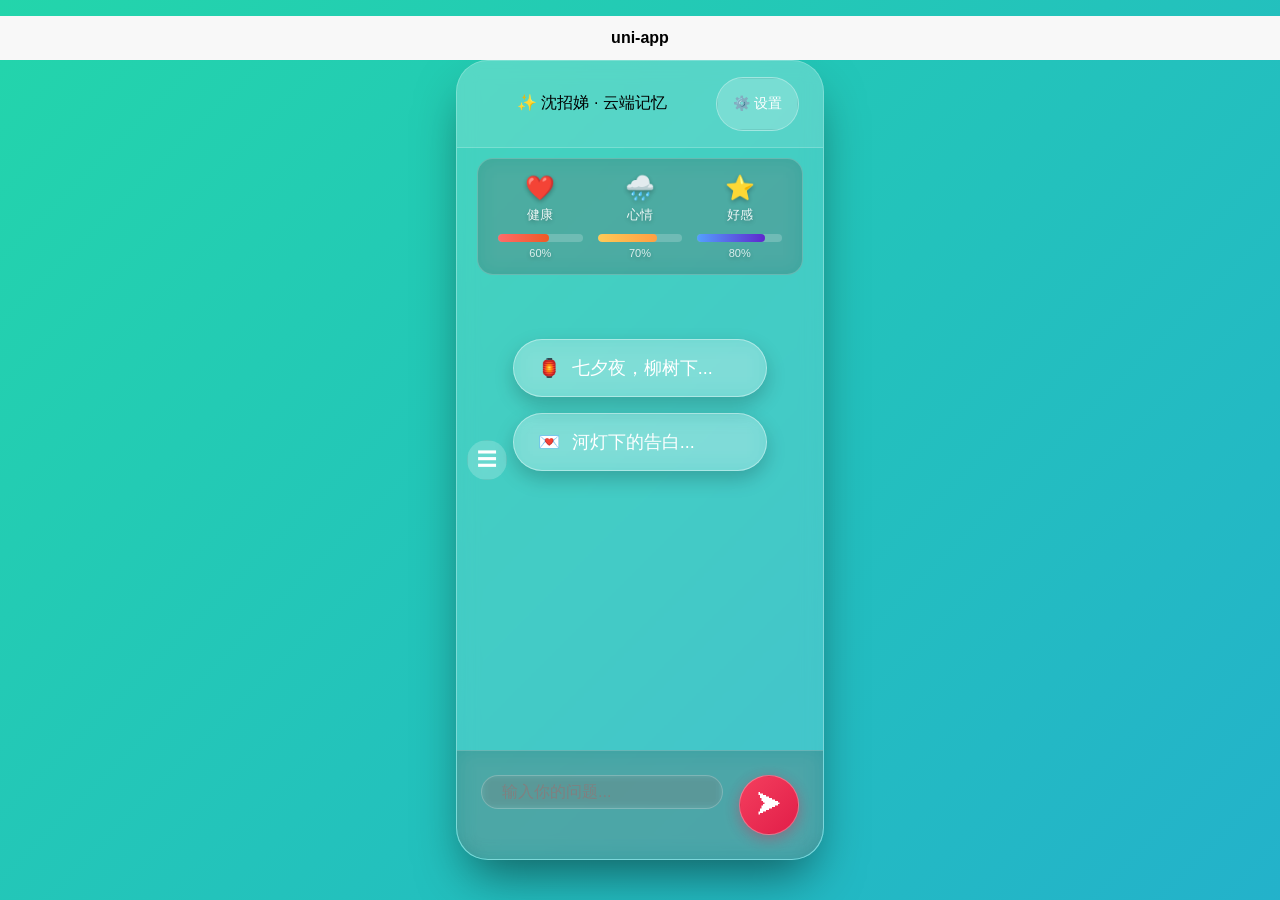
==== index.html @ a17b3241 "Add files via upload" ====
<!DOCTYPE html>
<html lang="zh-CN">
  <head>
    <link rel="stylesheet" href="./assets/uni.e5acbbb6.css">

    <meta charset="UTF-8" />
    <script>
      var coverSupport = 'CSS' in window && typeof CSS.supports === 'function' && (CSS.supports('top: env(a)') ||
        CSS.supports('top: constant(a)'))
      document.write(
        '<meta name="viewport" content="width=device-width, user-scalable=no, initial-scale=1.0, maximum-scale=1.0, minimum-scale=1.0' +
        (coverSupport ? ', viewport-fit=cover' : '') + '" />')
    </script>
    <title>shenzhaodi-houduan</title>
    <!--preload-links-->
    <!--app-context-->
    <script type="module" crossorigin src="./assets/index-CeeGjQ5_.js"></script>
    <link rel="stylesheet" crossorigin href="./assets/index-C7CChAY5.css">
  </head>
  <body>
    <div id="app"><!--app-html--></div>
  </body>
</html>
---- assets/uni.e5acbbb6.css ----
uni-button{position:relative;display:block;margin-left:auto;margin-right:auto;padding-left:14px;padding-right:14px;box-sizing:border-box;font-size:18px;text-align:center;text-decoration:none;line-height:2.55555556;border-radius:5px;-webkit-tap-highlight-color:transparent;overflow:hidden;color:#000;background-color:#f8f8f8;cursor:pointer}uni-button[hidden]{display:none!important}uni-button:after{content:" ";width:200%;height:200%;position:absolute;top:0;left:0;border:1px solid rgba(0,0,0,.2);transform:scale(.5);transform-origin:0 0;box-sizing:border-box;border-radius:10px}uni-button[native]{padding-left:0;padding-right:0}uni-button[native] .uni-button-cover-view-wrapper{border:inherit;border-color:inherit;border-radius:inherit;background-color:inherit}uni-button[native] .uni-button-cover-view-inner{padding-left:14px;padding-right:14px}uni-button uni-cover-view{line-height:inherit;white-space:inherit}uni-button[type=default]{color:#000;background-color:#f8f8f8}uni-button[type=primary]{color:#fff;background-color:#007aff}uni-button[type=warn]{color:#fff;background-color:#e64340}uni-button[disabled]{color:rgba(255,255,255,.6);cursor:not-allowed}uni-button[disabled][type=default],uni-button[disabled]:not([type]){color:rgba(0,0,0,.3);background-color:#f7f7f7}uni-button[disabled][type=primary]{background-color:rgba(0,122,255,.6)}uni-button[disabled][type=warn]{background-color:#ec8b89}uni-button[type=primary][plain]{color:#007aff;border:1px solid #007aff;background-color:transparent}uni-button[type=primary][plain][disabled]{color:rgba(0,0,0,.2);border-color:rgba(0,0,0,.2)}uni-button[type=primary][plain]:after{border-width:0}uni-button[type=default][plain]{color:#353535;border:1px solid #353535;background-color:transparent}uni-button[type=default][plain][disabled]{color:rgba(0,0,0,.2);border-color:rgba(0,0,0,.2)}uni-button[type=default][plain]:after{border-width:0}uni-button[plain]{color:#353535;border:1px solid #353535;background-color:transparent}uni-button[plain][disabled]{color:rgba(0,0,0,.2);border-color:rgba(0,0,0,.2)}uni-button[plain]:after{border-width:0}uni-button[plain][native] .uni-button-cover-view-inner{padding:0}uni-button[type=warn][plain]{color:#e64340;border:1px solid #e64340;background-color:transparent}uni-button[type=warn][plain][disabled]{color:rgba(0,0,0,.2);border-color:rgba(0,0,0,.2)}uni-button[type=warn][plain]:after{border-width:0}uni-button[size=mini]{display:inline-block;line-height:2.3;font-size:13px;padding:0 1.34em}uni-button[size=mini][native]{padding:0}uni-button[size=mini][native] .uni-button-cover-view-inner{padding:0 1.34em}uni-button[loading]:not([disabled]){cursor:progress}uni-button[loading]:before{content:" ";display:inline-block;width:18px;height:18px;vertical-align:middle;animation:uni-loading 1s steps(12,end) infinite;background-size:100%}uni-button[loading][type=primary]{color:rgba(255,255,255,.6);background-color:#0062cc}uni-button[loading][type=primary][plain]{color:#007aff;background-color:transparent}uni-button[loading][type=default]{color:rgba(0,0,0,.6);background-color:#dedede}uni-button[loading][type=default][plain]{color:#353535;background-color:transparent}uni-button[loading][type=warn]{color:rgba(255,255,255,.6);background-color:#ce3c39}uni-button[loading][type=warn][plain]{color:#e64340;background-color:transparent}uni-button[loading][native]:before{content:none}.button-hover{color:rgba(0,0,0,.6);background-color:#dedede}.button-hover[plain]{color:rgba(53,53,53,.6);border-color:rgba(53,53,53,.6);background-color:transparent}.button-hover[type=primary]{color:rgba(255,255,255,.6);background-color:#0062cc}.button-hover[type=primary][plain]{color:rgba(0,122,255,.6);border-color:rgba(0,122,255,.6);background-color:transparent}.button-hover[type=default]{color:rgba(0,0,0,.6);background-color:#dedede}.button-hover[type=default][plain]{color:rgba(53,53,53,.6);border-color:rgba(53,53,53,.6);background-color:transparent}.button-hover[type=warn]{color:rgba(255,255,255,.6);background-color:#ce3c39}.button-hover[type=warn][plain]{color:rgba(230,67,64,.6);border-color:rgba(230,67,64,.6);background-color:transparent}uni-input{display:block;font-size:16px;line-height:1.4em;height:1.4em;min-height:1.4em;overflow:hidden}uni-input[hidden]{display:none}.uni-input-wrapper,.uni-input-placeholder,.uni-input-form,.uni-input-input{outline:none;border:none;padding:0;margin:0;text-decoration:inherit}.uni-input-wrapper,.uni-input-form{display:flex;position:relative;width:100%;height:100%;flex-direction:column;justify-content:center}.uni-input-placeholder,.uni-input-input{width:100%}.uni-input-placeholder{position:absolute;top:auto!important;left:0;color:gray;overflow:hidden;text-overflow:clip;white-space:pre;word-break:keep-all;pointer-events:none;line-height:inherit}.uni-input-input{position:relative;display:block;height:100%;background:none;color:inherit;opacity:1;font:inherit;line-height:inherit;letter-spacing:inherit;text-align:inherit;text-indent:inherit;text-transform:inherit;text-shadow:inherit}.uni-input-input[type=search]::-webkit-search-cancel-button,.uni-input-input[type=search]::-webkit-search-decoration{display:none}.uni-input-input::-webkit-outer-spin-button,.uni-input-input::-webkit-inner-spin-button{-webkit-appearance:none;appearance:none;margin:0}.uni-input-input[type=number]{-moz-appearance:textfield}.uni-input-input:disabled{-webkit-text-fill-color:currentcolor}.uni-scroll-view-refresher{position:relative;overflow:hidden;flex-shrink:0}.uni-scroll-view-refresher-container{position:absolute;width:100%;bottom:0;display:flex;flex-direction:column-reverse}.uni-scroll-view-refresh{position:absolute;top:0;left:0;right:0;bottom:0;display:flex;flex-direction:row;justify-content:center;align-items:center}.uni-scroll-view-refresh-inner{display:flex;align-items:center;justify-content:center;line-height:0;width:40px;height:40px;border-radius:50%;background-color:#fff;box-shadow:0 1px 6px rgba(0,0,0,.118),0 1px 4px rgba(0,0,0,.118)}.uni-scroll-view-refresh__spinner{transform-origin:center center;animation:uni-scroll-view-refresh-rotate 2s linear infinite}.uni-scroll-view-refresh__spinner>circle{stroke:currentColor;stroke-linecap:round;animation:uni-scroll-view-refresh-dash 2s linear infinite}@keyframes uni-scroll-view-refresh-rotate{0%{transform:rotate(0)}to{transform:rotate(360deg)}}@keyframes uni-scroll-view-refresh-dash{0%{stroke-dasharray:1,200;stroke-dashoffset:0}50%{stroke-dasharray:89,200;stroke-dashoffset:-35px}to{stroke-dasharray:89,200;stroke-dashoffset:-124px}}uni-scroll-view{display:block;width:100%}uni-scroll-view[hidden]{display:none}.uni-scroll-view{position:relative;-webkit-overflow-scrolling:touch;width:100%;height:100%;max-height:inherit}.uni-scroll-view-scrollbar-hidden::-webkit-scrollbar{display:none}.uni-scroll-view-scrollbar-hidden{-moz-scrollbars:none;scrollbar-width:none}.uni-scroll-view-content{width:100%;height:100%}uni-text[selectable]{cursor:auto;-webkit-user-select:text;user-select:text}uni-text{white-space:pre-line}uni-view{display:block}uni-view[hidden]{display:none}uni-modal{position:fixed;top:0;right:0;bottom:0;left:0;z-index:999;display:block;box-sizing:border-box}.uni-modal{position:fixed;z-index:999;width:80%;max-width:300px;top:50%;left:50%;transform:translate(-50%,-50%);background-color:#fff;text-align:center;border-radius:3px;overflow:hidden}.uni-modal *{box-sizing:border-box}.uni-modal__hd{padding:1em 1.6em .3em}.uni-modal__title{font-weight:400;font-size:18px;word-wrap:break-word;word-break:break-all;white-space:pre-wrap;overflow:hidden;text-overflow:ellipsis;display:-webkit-box;-webkit-line-clamp:2;-webkit-box-orient:vertical}.uni-modal__bd{padding:1.3em 1.6em;min-height:40px;font-size:15px;line-height:1.4;word-wrap:break-word;word-break:break-all;white-space:pre-wrap;color:#999;max-height:400px;overflow-x:hidden;overflow-y:auto}.uni-modal__textarea{resize:none;border:0;margin:0;width:90%;padding:10px;font-size:20px;outline:none;border:none;background-color:#eee;text-decoration:inherit;line-height:1.2}.uni-modal__ft{position:relative;line-height:48px;font-size:18px;display:flex}.uni-modal__ft:after{content:" ";position:absolute;left:0;top:0;right:0;height:1px;border-top:1px solid #d5d5d6;color:#d5d5d6;transform-origin:0 0;transform:scaleY(.5)}.uni-modal__btn{display:block;flex:1;color:#3cc51f;text-decoration:none;-webkit-tap-highlight-color:rgba(0,0,0,0);position:relative;cursor:pointer}.uni-modal__btn:active{background-color:#eee}.uni-modal__btn:after{content:" ";position:absolute;left:0;top:0;width:1px;bottom:0;border-left:1px solid #d5d5d6;color:#d5d5d6;transform-origin:0 0;transform:scaleX(.5)}.uni-modal__btn:first-child:after{display:none}.uni-modal__btn_default{color:#353535}.uni-modal__btn_primary{color:#007aff}uni-toast{position:fixed;top:0;right:0;bottom:0;left:0;z-index:999;display:block;box-sizing:border-box;pointer-events:none;font-size:16px}.uni-sample-toast{position:fixed;z-index:999;top:50%;left:50%;transform:translate(-50%,-50%);text-align:center;max-width:80%}.uni-simple-toast__text{display:inline-block;vertical-align:middle;color:#fff;background-color:rgba(17,17,17,.7);padding:10px 20px;border-radius:5px;font-size:13px;text-align:center;max-width:100%;word-break:break-word;white-space:normal}uni-toast .uni-mask{pointer-events:auto}.uni-toast{position:fixed;z-index:999;width:8em;top:50%;left:50%;transform:translate(-50%,-50%);background:rgba(17,17,17,.7);text-align:center;border-radius:5px;color:#fff}.uni-toast *{box-sizing:border-box}.uni-toast__icon{margin:20px 0 0;width:38px!important;height:38px!important;vertical-align:baseline!important}.uni-icon_toast{margin:15px 0 0}.uni-icon_toast.uni-icon-success-no-circle:before{color:#fff;font-size:55px}.uni-icon_toast.uni-loading{margin:20px 0 0;width:38px;height:38px;vertical-align:baseline}.uni-toast__content{margin:0 0 15px}
---- assets/index-C7CChAY5.css ----
*{margin:0;-webkit-tap-highlight-color:transparent}html,body{-webkit-user-select:none;user-select:none;width:100%;height:100%}body{overflow-x:hidden;font-size:16px}uni-app,uni-page,uni-page-wrapper,uni-page-body{display:block;box-sizing:border-box;width:100%}uni-page-wrapper{position:relative}#app,uni-app,uni-page,uni-page-wrapper{height:100%}.uni-mask{position:fixed;z-index:999;top:0;right:0;left:0;bottom:0;background:rgba(0,0,0,.5)}.uni-fade-enter-active,.uni-fade-leave-active{transition-duration:.25s;transition-property:opacity;transition-timing-function:ease}.uni-fade-enter-from,.uni-fade-leave-active{opacity:0}.uni-loading,uni-button[loading]:before{background-color:transparent;background-image:url(data:image/svg+xml;base64,\ [base64]);background-repeat:no-repeat}.uni-loading{width:20px;height:20px;display:inline-block;vertical-align:middle;animation:uni-loading 1s steps(12,end) infinite;background-size:100%}@keyframes uni-loading{0%{transform:rotate3d(0,0,1,0)}to{transform:rotate3d(0,0,1,360deg)}}html{--primary-color: #007aff;--UI-BG: #fff;--UI-BG-1: #f7f7f7;--UI-BG-2: #fff;--UI-BG-3: #f7f7f7;--UI-BG-4: #4c4c4c;--UI-BG-5: #fff;--UI-FG: #000;--UI-FG-0: rgba(0, 0, 0, .9);--UI-FG-HALF: rgba(0, 0, 0, .9);--UI-FG-1: rgba(0, 0, 0, .5);--UI-FG-2: rgba(0, 0, 0, .3);--UI-FG-3: rgba(0, 0, 0, .1)}uni-page[data-type] uni-page-body{background-color:transparent}body:after{position:fixed;content:"";left:-1000px;top:-1000px;animation:shadow-preload .1s;animation-delay:3s}@keyframes shadow-preload{0%{background-image:url(https://cdn.dcloud.net.cn/img/shadow-grey.png)}to{background-image:url(https://cdn.dcloud.net.cn/img/shadow-grey.png)}}.uni-async-error{position:absolute;left:0;right:0;top:0;bottom:0;color:#999;padding:100px 10px;text-align:center}.uni-async-loading{box-sizing:border-box;width:100%;padding:50px;text-align:center}.uni-async-loading .uni-loading{width:30px;height:30px}uni-page-head{display:block;box-sizing:border-box}.uni-page-head{position:fixed;left:var(--window-left);right:var(--window-right);height:44px;height:calc(44px + constant(safe-area-inset-top));height:calc(44px + env(safe-area-inset-top));padding:7px 3px;padding-top:calc(7px + constant(safe-area-inset-top));padding-top:calc(7px + env(safe-area-inset-top));display:flex;overflow:hidden;justify-content:space-between;box-sizing:border-box;z-index:998;color:#fff;background-color:#000;transition-property:all}.uni-page-head *{box-sizing:border-box}.uni-page-head .uni-btn-icon{overflow:hidden;min-width:1em;font-style:normal}.uni-page-head-titlePenetrate,.uni-page-head-titlePenetrate .uni-page-head-bd,.uni-page-head-titlePenetrate .uni-page-head-bd *{pointer-events:none}.uni-page-head-titlePenetrate *{pointer-events:auto}.uni-page-head.uni-page-head-transparent .uni-page-head-ft>div{justify-content:center}.uni-page-head~.uni-placeholder{width:100%;height:44px;height:calc(44px + constant(safe-area-inset-top));height:calc(44px + env(safe-area-inset-top))}.uni-placeholder-titlePenetrate{pointer-events:none}.uni-page-head-hd{display:flex;align-items:center;font-size:16px}.uni-page-head-bd{position:absolute;left:70px;right:70px;min-width:0;-webkit-user-select:auto;user-select:auto}.uni-page-head-btn{position:relative;width:auto;margin:0 2px;word-break:keep-all;white-space:pre;cursor:pointer;font-size:0px}.uni-page-head-transparent .uni-page-head-btn{display:flex;align-items:center;width:32px;height:32px;border-radius:50%;background-color:rgba(0,0,0,.5)}.uni-page-head-btn-red-dot:after{content:attr(badge-text);position:absolute;right:0;top:0;background-color:red;color:#fff;width:18px;height:18px;line-height:18px;border-radius:18px;overflow:hidden;transform:scale(.5) translate(40%,-40%);transform-origin:100% 0}.uni-page-head-btn-red-dot[badge-text]:after{font-size:12px;width:auto;min-width:18px;max-width:42px;text-align:center;padding:0 3px;transform:scale(.7) translate(40%,-40%)}.uni-page-head-btn-select svg{vertical-align:middle;margin-left:2px;transform:rotate(270deg) scale(.8)}.uni-page-head-search{position:relative;display:flex;flex:1;margin:0 2px;line-height:30px;font-size:15px}.uni-page-head-search-input{width:100%;height:100%;padding-left:34px;text-align:left}.uni-page-head-search-input .uni-input-input:disabled{pointer-events:none}.uni-page-head-search-placeholder{position:absolute;max-width:100%;height:100%;padding-left:34px;overflow:hidden;word-break:keep-all;white-space:pre}.uni-page-head-search-placeholder-right{right:0}.uni-page-head-search-placeholder-center{left:50%;transform:translate(-50%)}.uni-page-head-search-icon{position:absolute;top:0;left:2px;width:30px;height:30px;display:flex;justify-content:center;align-items:center}.uni-page-head-ft{display:flex;align-items:center;flex-direction:row-reverse;font-size:13px}.uni-page-head__title{font-weight:700;font-size:16px;line-height:30px;text-align:center;overflow:hidden;white-space:nowrap;text-overflow:ellipsis}.uni-page-head__title .uni-loading{width:16px;height:16px;margin-top:-3px}.uni-page-head__title .uni-page-head__title_image{width:auto;height:26px;vertical-align:middle}.uni-page-head-shadow{overflow:visible}.uni-page-head-shadow:after{content:"";position:absolute;left:0;right:0;top:100%;height:5px;background-size:100% 100%}uni-page-head[uni-page-head-type=default]~uni-page-wrapper{height:calc(100% - 44px);height:calc(100% - 44px - constant(safe-area-inset-top));height:calc(100% - 44px - env(safe-area-inset-top))}.uni-page-head-shadow-grey:after{background-image:url(https://cdn.dcloud.net.cn/img/shadow-grey.png)}.uni-page-head-shadow-blue:after{background-image:url(https://cdn.dcloud.net.cn/img/shadow-blue.png)}.uni-page-head-shadow-green:after{background-image:url(https://cdn.dcloud.net.cn/img/shadow-green.png)}.uni-page-head-shadow-orange:after{background-image:url(https://cdn.dcloud.net.cn/img/shadow-orange.png)}.uni-page-head-shadow-red:after{background-image:url(https://cdn.dcloud.net.cn/img/shadow-red.png)}.uni-page-head-shadow-yellow:after{background-image:url(https://cdn.dcloud.net.cn/img/shadow-yellow.png)}
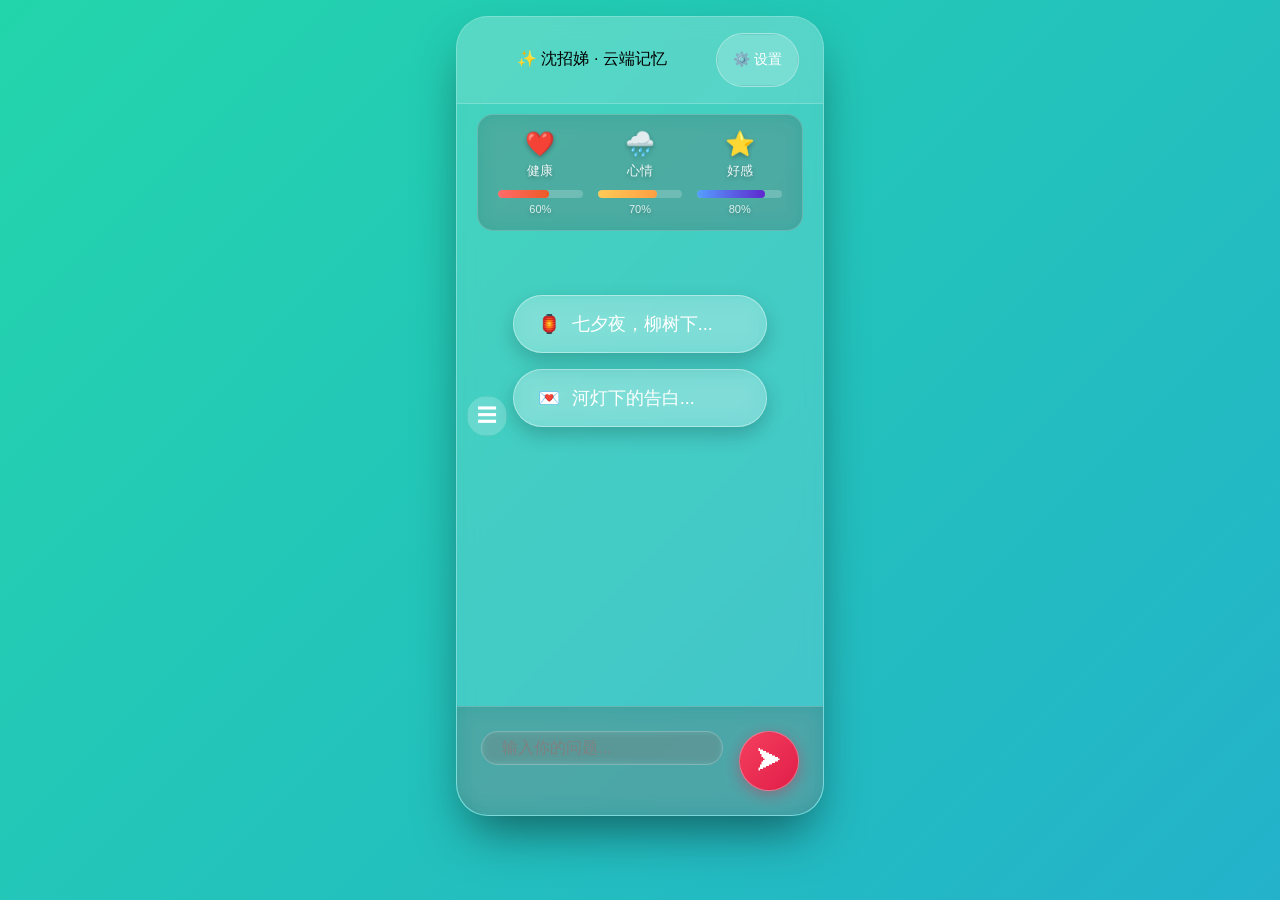
==== commit e8eda48c: "Add files via upload" ====
--- a/index.html
+++ b/index.html
@@ -14,8 +14,8 @@
     <title>shenzhaodi-houduan</title>
     <!--preload-links-->
     <!--app-context-->
-    <script type="module" crossorigin src="./assets/index-CeeGjQ5_.js"></script>
-    <link rel="stylesheet" crossorigin href="./assets/index-C7CChAY5.css">
+    <script type="module" crossorigin src="./assets/index-CZS8aHUn.js"></script>
+    <link rel="stylesheet" crossorigin href="./assets/index-DawhDWlr.css">
   </head>
   <body>
     <div id="app"><!--app-html--></div>
--- a/assets/index-DawhDWlr.css
+++ b/assets/index-DawhDWlr.css
@@ -0,0 +1 @@
+*{margin:0;-webkit-tap-highlight-color:transparent}html,body{-webkit-user-select:none;user-select:none;width:100%;height:100%}body{overflow-x:hidden;font-size:16px}uni-app,uni-page,uni-page-wrapper,uni-page-body{display:block;box-sizing:border-box;width:100%}uni-page-wrapper{position:relative}#app,uni-app,uni-page,uni-page-wrapper{height:100%}.uni-mask{position:fixed;z-index:999;top:0;right:0;left:0;bottom:0;background:rgba(0,0,0,.5)}.uni-fade-enter-active,.uni-fade-leave-active{transition-duration:.25s;transition-property:opacity;transition-timing-function:ease}.uni-fade-enter-from,.uni-fade-leave-active{opacity:0}.uni-loading,uni-button[loading]:before{background-color:transparent;background-image:url(data:image/svg+xml;base64,\ [base64]);background-repeat:no-repeat}.uni-loading{width:20px;height:20px;display:inline-block;vertical-align:middle;animation:uni-loading 1s steps(12,end) infinite;background-size:100%}@keyframes uni-loading{0%{transform:rotate3d(0,0,1,0)}to{transform:rotate3d(0,0,1,360deg)}}html{--primary-color: #007aff;--UI-BG: #fff;--UI-BG-1: #f7f7f7;--UI-BG-2: #fff;--UI-BG-3: #f7f7f7;--UI-BG-4: #4c4c4c;--UI-BG-5: #fff;--UI-FG: #000;--UI-FG-0: rgba(0, 0, 0, .9);--UI-FG-HALF: rgba(0, 0, 0, .9);--UI-FG-1: rgba(0, 0, 0, .5);--UI-FG-2: rgba(0, 0, 0, .3);--UI-FG-3: rgba(0, 0, 0, .1)}uni-page[data-type] uni-page-body{background-color:transparent}body:after{position:fixed;content:"";left:-1000px;top:-1000px;animation:shadow-preload .1s;animation-delay:3s}@keyframes shadow-preload{0%{background-image:url(https://cdn.dcloud.net.cn/img/shadow-grey.png)}to{background-image:url(https://cdn.dcloud.net.cn/img/shadow-grey.png)}}.uni-async-error{position:absolute;left:0;right:0;top:0;bottom:0;color:#999;padding:100px 10px;text-align:center}.uni-async-loading{box-sizing:border-box;width:100%;padding:50px;text-align:center}.uni-async-loading .uni-loading{width:30px;height:30px}.settings-panel .uni-input-input{height:40px!important;min-height:40px!important;line-height:40px!important;padding:0 10px!important;box-sizing:border-box!important}.settings-panel .setting-item,.settings-panel .auth-form{height:auto!important;min-height:50px!important}.settings-panel .uni-input-input{background-color:rgba(255,255,255,.2)!important}.save-settings{background:linear-gradient(135deg,#6366f1,#8b5cf6)!important;border:none!important;color:#fff!important;padding:12px!important;border-radius:40px!important;cursor:pointer!important;font-weight:600!important;margin-top:8px!important;transition:all .3s!important;border:1px solid rgba(255,255,255,.2)!important;font-size:16px!important;line-height:1.5!important;white-space:nowrap!important;min-width:120px!important;text-align:center!important;opacity:1!important;visibility:visible!important}
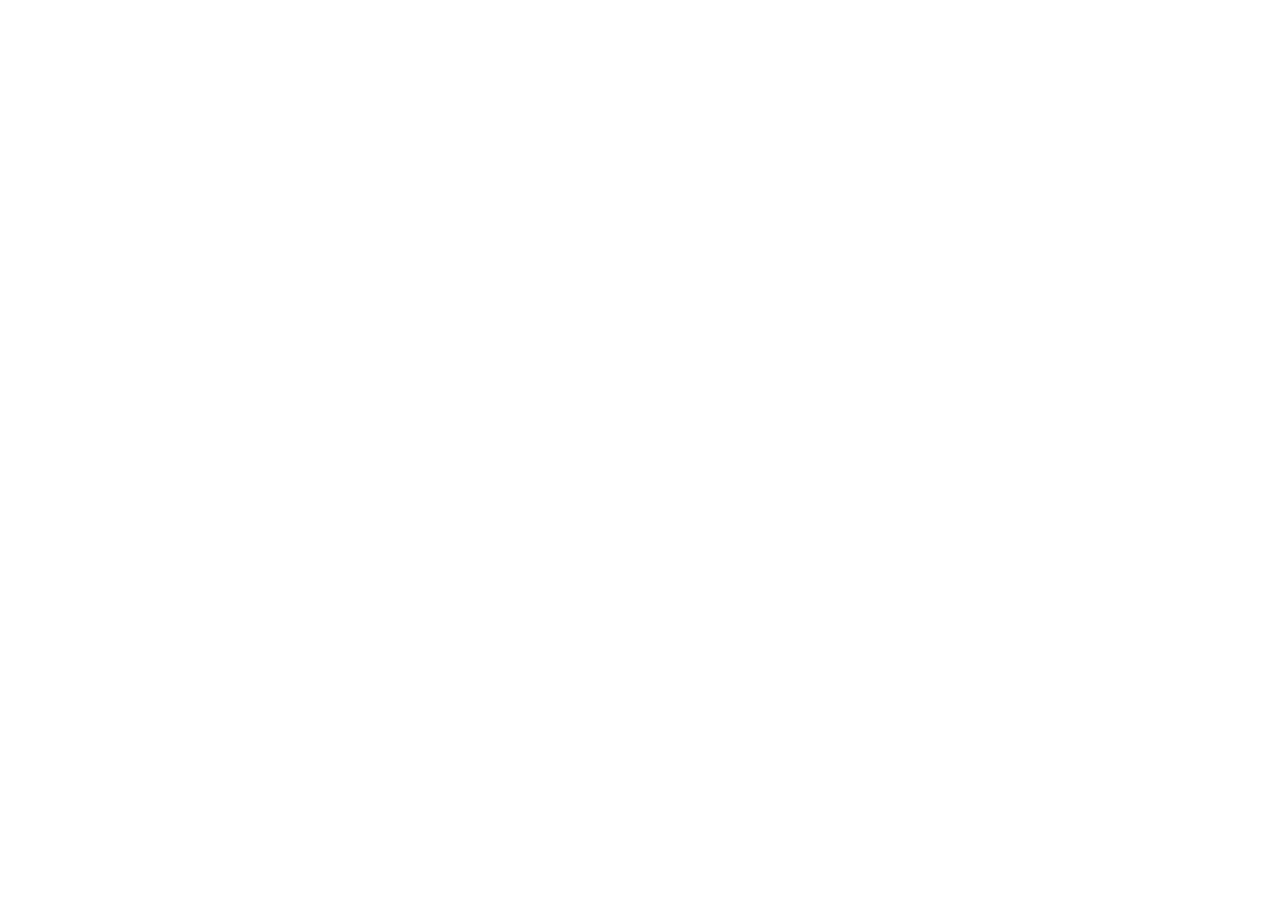
==== commit 55f45b0b: "Add files via upload" ====
--- a/index.html
+++ b/index.html
@@ -14,8 +14,8 @@
     <title>shenzhaodi-houduan</title>
     <!--preload-links-->
     <!--app-context-->
-    <script type="module" crossorigin src="./assets/index-CZS8aHUn.js"></script>
-    <link rel="stylesheet" crossorigin href="./assets/index-DawhDWlr.css">
+    <script type="module" crossorigin src="./assets/index-B_JzkDh0.js"></script>
+    <link rel="stylesheet" crossorigin href="./assets/index-4vfk8W3U.css">
   </head>
   <body>
     <div id="app"><!--app-html--></div>
--- a/assets/index-4vfk8W3U.css
+++ b/assets/index-4vfk8W3U.css
@@ -0,0 +1 @@
+*{margin:0;-webkit-tap-highlight-color:transparent}html,body{-webkit-user-select:none;user-select:none;width:100%;height:100%}body{overflow-x:hidden;font-size:16px}uni-app,uni-page,uni-page-wrapper,uni-page-body{display:block;box-sizing:border-box;width:100%}uni-page-wrapper{position:relative}#app,uni-app,uni-page,uni-page-wrapper{height:100%}.uni-mask{position:fixed;z-index:999;top:0;right:0;left:0;bottom:0;background:rgba(0,0,0,.5)}.uni-fade-enter-active,.uni-fade-leave-active{transition-duration:.25s;transition-property:opacity;transition-timing-function:ease}.uni-fade-enter-from,.uni-fade-leave-active{opacity:0}.uni-loading,uni-button[loading]:before{background-color:transparent;background-image:url(data:image/svg+xml;base64,\ [base64]);background-repeat:no-repeat}.uni-loading{width:20px;height:20px;display:inline-block;vertical-align:middle;animation:uni-loading 1s steps(12,end) infinite;background-size:100%}@keyframes uni-loading{0%{transform:rotate3d(0,0,1,0)}to{transform:rotate3d(0,0,1,360deg)}}html{--primary-color: #007aff;--UI-BG: #fff;--UI-BG-1: #f7f7f7;--UI-BG-2: #fff;--UI-BG-3: #f7f7f7;--UI-BG-4: #4c4c4c;--UI-BG-5: #fff;--UI-FG: #000;--UI-FG-0: rgba(0, 0, 0, .9);--UI-FG-HALF: rgba(0, 0, 0, .9);--UI-FG-1: rgba(0, 0, 0, .5);--UI-FG-2: rgba(0, 0, 0, .3);--UI-FG-3: rgba(0, 0, 0, .1)}uni-page[data-type] uni-page-body{background-color:transparent}body:after{position:fixed;content:"";left:-1000px;top:-1000px;animation:shadow-preload .1s;animation-delay:3s}@keyframes shadow-preload{0%{background-image:url(https://cdn.dcloud.net.cn/img/shadow-grey.png)}to{background-image:url(https://cdn.dcloud.net.cn/img/shadow-grey.png)}}.uni-async-error{position:absolute;left:0;right:0;top:0;bottom:0;color:#999;padding:100px 10px;text-align:center}.uni-async-loading{box-sizing:border-box;width:100%;padding:50px;text-align:center}.uni-async-loading .uni-loading{width:30px;height:30px}.settings-panel .uni-input-input{height:40px!important;min-height:40px!important;line-height:40px!important;padding:0 10px!important;box-sizing:border-box!important}.settings-panel .setting-item,.settings-panel .auth-form{height:auto!important;min-height:50px!important}.settings-panel .uni-input-input{background-color:rgba(255,255,255,.2)!important}.save-settings{background:linear-gradient(135deg,#6366f1,#8b5cf6)!important;border:none!important;color:#fff!important;padding:12px!important;border-radius:40px!important;cursor:pointer!important;font-weight:600!important;margin-top:8px!important;transition:all .3s!important;border:1px solid rgba(255,255,255,.2)!important;font-size:16px!important;line-height:1.5!important;white-space:nowrap!important;min-width:120px!important;text-align:center!important;opacity:1!important;visibility:visible!important}.api-warning{margin-bottom:40px!important;display:block!important}
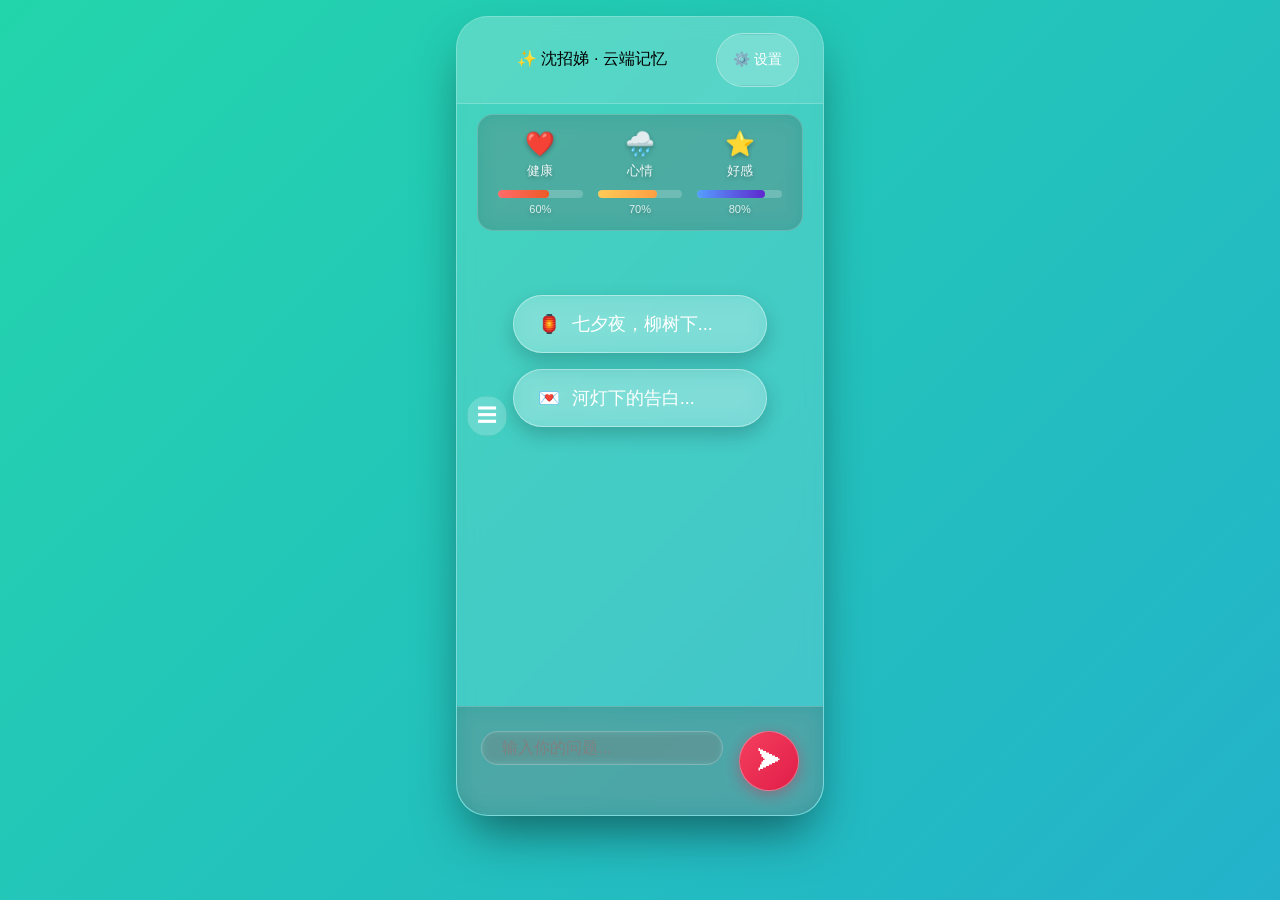
==== commit be4ec3fb: "Add files via upload" ====
--- a/index.html
+++ b/index.html
@@ -14,7 +14,7 @@
     <title>shenzhaodi-houduan</title>
     <!--preload-links-->
     <!--app-context-->
-    <script type="module" crossorigin src="./assets/index-B_JzkDh0.js"></script>
+    <script type="module" crossorigin src="./assets/index-C5sLwqhD.js"></script>
     <link rel="stylesheet" crossorigin href="./assets/index-4vfk8W3U.css">
   </head>
   <body>
